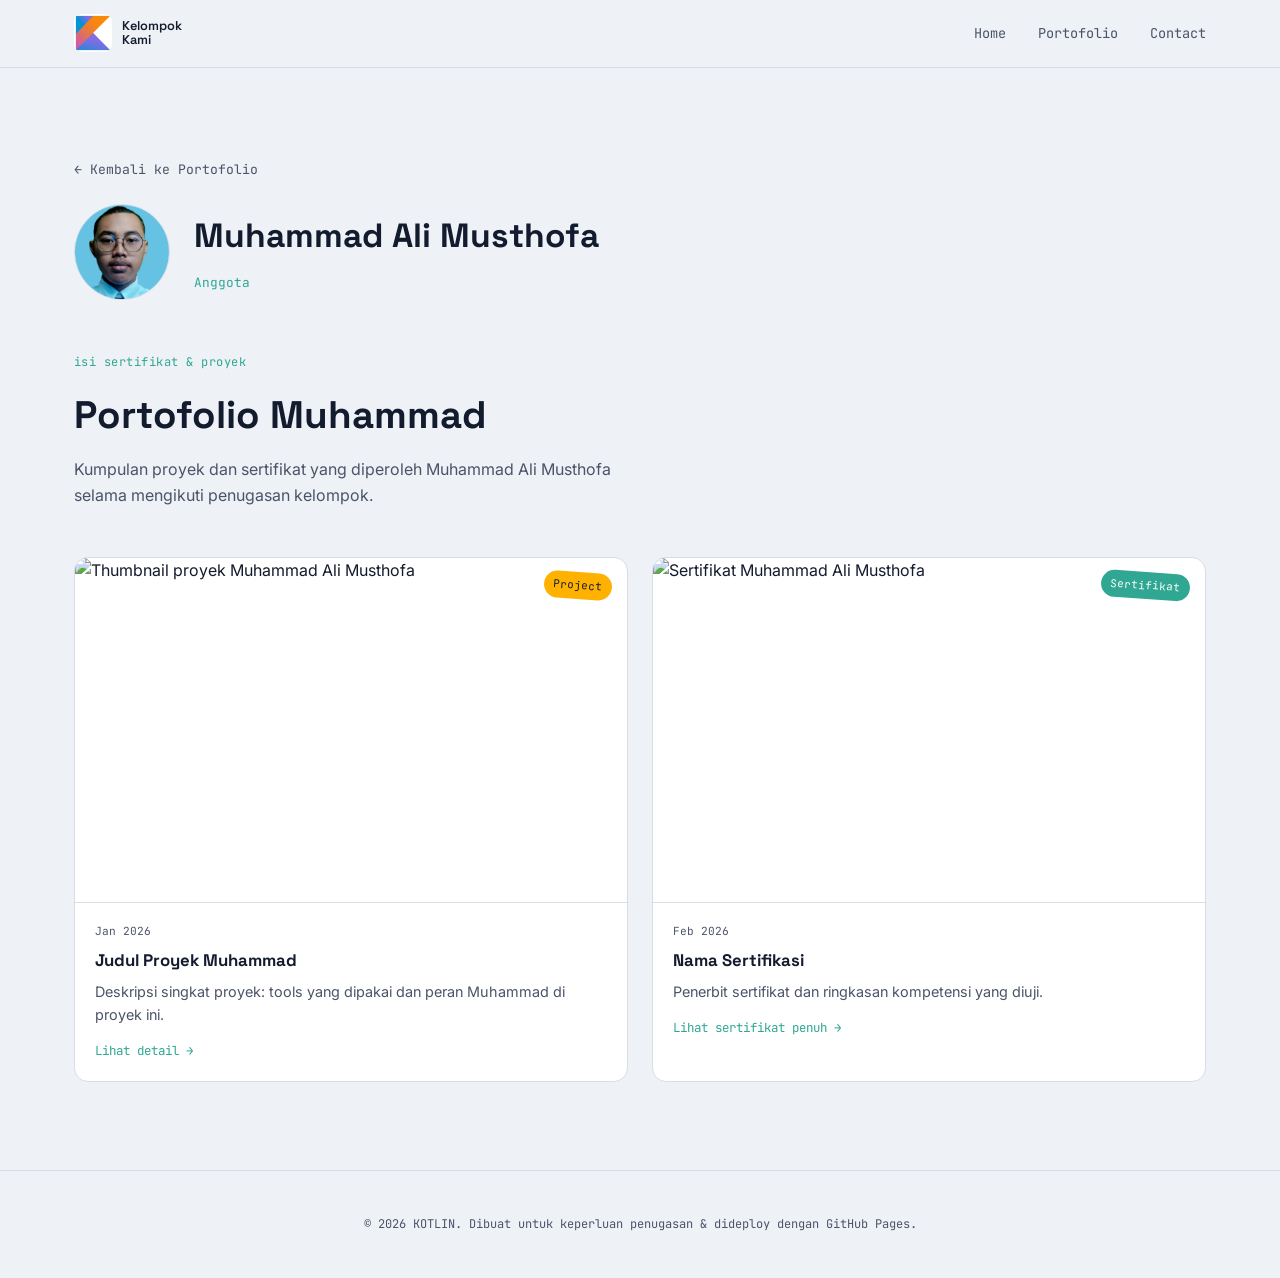
==== sertifikasi/ali.html @ db46c6e9 "Initial commit" ====
<!DOCTYPE html>
<html lang="id">
<head>
<meta charset="UTF-8">
<meta name="viewport" content="width=device-width, initial-scale=1.0">
<title>Muhammad Ali Musthofa — Portofolio &amp; Sertifikat | KOTLIN</title>

<link rel="preconnect" href="https://fonts.googleapis.com">
<link rel="preconnect" href="https://fonts.gstatic.com" crossorigin>
<link href="https://fonts.googleapis.com/css2?family=Space+Grotesk:wght@500;600;700&family=Inter:wght@400;500;600&family=JetBrains+Mono:wght@400;500&display=swap" rel="stylesheet">

<link rel="stylesheet" href="../style.css">
</head>
<body>

<header class="navbar">
  <div class="navbar__inner">
    <a href="../index.html" class="logo">
      <span class="logo__mark">
        <img src="../asset/logo.jpg" alt="Logo">
      </span>
      <span class="logo__text">Kelompok<br>Kami</span>
    </a>

    <button class="navbar__toggle" id="navToggle" aria-label="Buka menu" aria-expanded="false">
      <span></span><span></span><span></span>
    </button>

    <nav class="navbar__menu" id="navMenu">
      <a href="../index.html#home" class="nav-link">Home</a>
      <a href="../index.html#portofolio" class="nav-link active">Portofolio</a>
      <a href="../index.html#contact" class="nav-link">Contact</a>
    </nav>
  </div>
</header>

<main>
  <section class="section">

    <a href="../index.html#portofolio" class="back-link">← Kembali ke Portofolio</a>

    <div class="member-hero">
      <div class="member-hero__avatar">
        <img src="../asset/foto.ali.jpg" alt="Foto Muhammad Ali Musthofa">
      </div>
      <div>
        <h1 class="member-hero__name">Muhammad Ali Musthofa</h1>
        <span class="member-hero__role">Anggota</span>
      </div>
    </div>

    <div class="section__header">
      <span class="eyebrow">Isi Sertifikat &amp; Proyek</span>
      <h2 class="section__title">Portofolio Muhammad</h2>
      <p class="section__desc">Kumpulan proyek dan sertifikat yang diperoleh Muhammad Ali Musthofa selama mengikuti penugasan kelompok.</p>
    </div>

    <div class="portfolio__grid">

      <article class="card">
        <span class="card__stamp">Project</span>
        <div class="card__thumb">
          <img src="https://placehold.co/400x260/EDEFF3/131B2E?text=Project+ali" alt="Thumbnail proyek Muhammad Ali Musthofa">
        </div>
        <div class="card__body">
          <span class="card__meta">Jan 2026</span>
          <h3 class="card__title">Judul Proyek Muhammad</h3>
          <p class="card__text">Deskripsi singkat proyek: tools yang dipakai dan peran Muhammad di proyek ini.</p>
          <a href="#" class="card__link">Lihat detail →</a>
        </div>
      </article>

      <article class="card">
        <span class="card__stamp card__stamp--cert">Sertifikat</span>
        <div class="card__thumb">
          <a href="../asset/sertifikat/ali-01.jpg" target="_blank" rel="noopener">
            <img src="https://placehold.co/400x260/EDEFF3/131B2E?text=Sertifikat+ali" alt="Sertifikat Muhammad Ali Musthofa">
          </a>
        </div>
        <div class="card__body">
          <span class="card__meta">Feb 2026</span>
          <h3 class="card__title">Nama Sertifikasi</h3>
          <p class="card__text">Penerbit sertifikat dan ringkasan kompetensi yang diuji.</p>
          <a href="../asset/sertifikat/ali-01.jpg" target="_blank" rel="noopener" class="card__link">Lihat sertifikat penuh →</a>
        </div>
      </article>

    </div>
  </section>
</main>

<footer class="footer">
  <p>© 2026 KOTLIN. Dibuat untuk keperluan penugasan &amp; dideploy dengan GitHub Pages.</p>
</footer>

<script src="../script.js"></script>
</body>
</html>
---- style.css ----
:root {
  --ink: #131B2E;
  --ink-soft: #4B5468;     
  --paper: #EEF1F6;        
  --paper-alt: #FFFFFF;
  --line: #D7DCE6;         
  --amber: #FFB100;        
  --teal: #2FA792;        
  --font-display: "Space Grotesk", sans-serif;
  --font-body: "Inter", sans-serif;
  --font-mono: "JetBrains Mono", monospace;
  --max-width: 1180px;
  --radius: 14px;
}

* { box-sizing: border-box; }

html { scroll-behavior: smooth; }

body {
  margin: 0;
  background: var(--paper);
  color: var(--ink);
  font-family: var(--font-body);
  line-height: 1.6;
  -webkit-font-smoothing: antialiased;
}

img { max-width: 100%; display: block; }

a { color: inherit; text-decoration: none; }

.eyebrow {
  display: inline-block;
  font-family: var(--font-mono);
  font-size: 0.75rem;
  letter-spacing: 0.04em;
  color: var(--teal);
  text-transform: lowercase;
  margin-bottom: 0.75rem;
}

.navbar {
  position: sticky;
  top: 0;
  z-index: 100;
  background: rgba(238, 241, 246, 0.85);
  backdrop-filter: blur(8px);
  border-bottom: 1px solid var(--line);
}

.navbar__inner {
  max-width: var(--max-width);
  margin: 0 auto;
  padding: 0.9rem 1.5rem;
  display: flex;
  align-items: center;
  justify-content: space-between;
}

.logo {
  display: flex;
  align-items: center;
  gap: 0.6rem;
}

.logo__mark {
  display: grid;
  place-items: center;
  width: 38px;
  height: 38px;
  border-radius: 8px;
  background: var(--ink);
  color: var(--paper);
  font-family: var(--font-mono);
  font-size: 0.8rem;
  font-weight: 500;
  overflow: hidden;
}

.logo__mark img {
  width: 100%;
  height: 100%;
  object-fit: cover;
}

.logo__text {
  font-family: var(--font-display);
  font-weight: 600;
  font-size: 0.8rem;
  line-height: 1.15;
  color: var(--ink);
}

.navbar__menu {
  display: flex;
  align-items: center;
  gap: 2rem;
}

.nav-link {
  font-family: var(--font-mono);
  font-size: 0.85rem;
  color: var(--ink-soft);
  position: relative;
  padding: 0.25rem 0;
  transition: color 0.2s ease;
}

.nav-link:hover,
.nav-link.active {
  color: var(--ink);
}

.nav-link.active::after {
  content: "";
  position: absolute;
  left: 0;
  bottom: -4px;
  width: 100%;
  height: 2px;
  background: var(--amber);
}

.navbar__toggle {
  display: none;
  flex-direction: column;
  justify-content: center;
  gap: 5px;
  width: 34px;
  height: 34px;
  background: none;
  border: none;
  cursor: pointer;
}

.navbar__toggle span {
  width: 100%;
  height: 2px;
  background: var(--ink);
  border-radius: 2px;
  transition: transform 0.25s ease, opacity 0.25s ease;
}

.section {
  max-width: var(--max-width);
  margin: 0 auto;
  padding: 5.5rem 1.5rem;
}

.section__header {
  max-width: 560px;
  margin-bottom: 3rem;
}

.section__title {
  font-family: var(--font-display);
  font-size: clamp(1.8rem, 3vw, 2.4rem);
  margin: 0 0 0.75rem;
}

.section__desc {
  color: var(--ink-soft);
  margin: 0;
}

.btn {
  display: inline-block;
  margin-top: 2rem;
  padding: 0.85rem 1.6rem;
  background: var(--ink);
  color: var(--paper);
  font-family: var(--font-mono);
  font-size: 0.85rem;
  border-radius: 999px;
  transition: transform 0.2s ease, background 0.2s ease;
}

.btn:hover {
  background: var(--teal);
  transform: translateY(-2px);
}

.btn--ghost {
  background: transparent;
  color: var(--ink);
  border: 1px solid var(--line);
}

.btn--ghost:hover {
  background: var(--ink);
  color: var(--paper);
}

.hero {
  padding-top: 4rem;
}

.hero__inner {
  display: flex;
  justify-content: space-between;
  align-items: center;
  gap: 3rem;
}

.hero__content {
  flex: 1 1 480px;
  max-width: 560px;
}

.hero__title {
  font-family: var(--font-display);
  font-size: clamp(2.2rem, 5vw, 3.4rem);
  line-height: 1.1;
  margin: 0 0 1.25rem;
}

.hero__title .accent {
  color: var(--teal);
}

.hero__desc {
  color: var(--ink-soft);
  max-width: 480px;
}

.hero__members {
  list-style: none;
  margin: 2rem 0 0;
  padding: 1.25rem 0 0;
  border-top: 1px solid var(--line);
  display: flex;
  flex-wrap: wrap;
  gap: 1.5rem 2.25rem;
}

.hero__members li {
  display: flex;
  flex-direction: column;
  gap: 0.15rem;
}

.hero__members-name {
  font-weight: 600;
  font-size: 0.95rem;
}

.hero__members-role {
  font-family: var(--font-mono);
  font-size: 0.75rem;
  color: var(--ink-soft);
}

.hero__media {
  flex: 0 1 380px;
  display: flex;
  justify-content: flex-end;
}

.hero__photo-frame {
  position: relative;
  border-radius: var(--radius);
  overflow: hidden;
  border: 1px solid var(--line);
  box-shadow: 0 24px 48px -24px rgba(19, 27, 46, 0.35);
}

.hero__photo {
  width: 100%;
  height: 100%;
  object-fit: cover;
}

.hero__photo-tag {
  position: absolute;
  left: 0.9rem;
  bottom: 0.9rem;
  background: var(--paper-alt);
  color: var(--ink);
  font-family: var(--font-mono);
  font-size: 0.7rem;
  padding: 0.35rem 0.7rem;
  border-radius: 999px;
}

.portfolio__grid {
  display: flex;
  flex-direction: row;
  flex-wrap: wrap;
  gap: 1.5rem;
}

.member-card {
  flex: 1 1 220px;
  background: var(--paper-alt);
  border: 1px solid var(--line);
  border-radius: var(--radius);
  padding: 2rem 1.5rem;
  display: flex;
  flex-direction: column;
  align-items: center;
  text-align: center;
  gap: 0.35rem;
  cursor: pointer;
  transition: transform 0.2s ease, box-shadow 0.2s ease, border-color 0.2s ease;
}

.member-card:hover {
  transform: translateY(-4px);
  box-shadow: 0 20px 40px -24px rgba(19, 27, 46, 0.3);
  border-color: var(--teal);
}

.member-card__avatar {
  width: 84px;
  height: 84px;
  border-radius: 50%;
  overflow: hidden;
  background: var(--ink);
  margin-bottom: 0.75rem;
  border: 2px solid var(--paper);
  box-shadow: 0 0 0 1px var(--line);
}

.member-card__avatar img {
  width: 100%;
  height: 100%;
  object-fit: cover;
}

.member-card__avatar--initial {
  display: grid;
  place-items: center;
  color: var(--paper);
  font-family: var(--font-mono);
  font-size: 1.1rem;
}

.member-card__name {
  font-family: var(--font-display);
  font-size: 1.02rem;
  margin: 0;
}

.member-card__role {
  font-family: var(--font-mono);
  font-size: 0.72rem;
  color: var(--ink-soft);
}

.member-card__cta {
  margin-top: 0.75rem;
  font-family: var(--font-mono);
  font-size: 0.78rem;
  color: var(--teal);
}

.card {
  position: relative;
  flex: 1 1 260px;
  background: var(--paper-alt);
  border: 1px solid var(--line);
  border-radius: var(--radius);
  overflow: hidden;
  display: flex;
  flex-direction: column;
  transition: transform 0.2s ease, box-shadow 0.2s ease;
}

.card:hover {
  transform: translateY(-4px);
  box-shadow: 0 20px 40px -24px rgba(19, 27, 46, 0.3);
}

.card__stamp {
  position: absolute;
  top: 0.9rem;
  right: 0.9rem;
  z-index: 2;
  background: var(--amber);
  color: var(--ink);
  font-family: var(--font-mono);
  font-size: 0.68rem;
  padding: 0.3rem 0.6rem;
  border-radius: 999px;
  transform: rotate(4deg);
}

.card__stamp--cert {
  background: var(--teal);
  color: var(--paper-alt);
}

.card__thumb {
  aspect-ratio: 16 / 10;
  overflow: hidden;
  border-bottom: 1px solid var(--line);
}

.card__thumb img {
  width: 100%;
  height: 100%;
  object-fit: cover;
}

.card__thumb a {
  display: block;
  width: 100%;
  height: 100%;
}

.card__body {
  padding: 1.25rem;
  display: flex;
  flex-direction: column;
  gap: 0.4rem;
}

.card__meta {
  font-family: var(--font-mono);
  font-size: 0.7rem;
  color: var(--ink-soft);
}

.card__title {
  font-family: var(--font-display);
  font-size: 1.05rem;
  margin: 0;
}

.card__text {
  color: var(--ink-soft);
  font-size: 0.9rem;
  margin: 0;
}

.card__link {
  margin-top: 0.5rem;
  font-family: var(--font-mono);
  font-size: 0.78rem;
  color: var(--teal);
}

.member-hero {
  display: flex;
  align-items: center;
  gap: 1.5rem;
  margin-bottom: 3rem;
  flex-wrap: wrap;
}

.member-hero__avatar {
  width: 96px;
  height: 96px;
  border-radius: 50%;
  overflow: hidden;
  border: 1px solid var(--line);
  flex-shrink: 0;
}

.member-hero__avatar img {
  width: 100%;
  height: 100%;
  object-fit: cover;
}

.member-hero__name {
  font-family: var(--font-display);
  font-size: clamp(1.6rem, 3vw, 2.1rem);
  margin: 0 0 0.35rem;
}

.member-hero__role {
  font-family: var(--font-mono);
  font-size: 0.8rem;
  color: var(--teal);
}

.back-link {
  display: inline-flex;
  align-items: center;
  gap: 0.4rem;
  font-family: var(--font-mono);
  font-size: 0.82rem;
  color: var(--ink-soft);
  margin-bottom: 1.5rem;
}

.back-link:hover {
  color: var(--ink);
}

.cert-viewer {
  max-width: 900px;
  margin: 0 auto;
  padding: 3rem 1.5rem 5rem;
}

.cert-viewer__frame {
  border: 1px solid var(--line);
  border-radius: var(--radius);
  overflow: hidden;
  background: var(--paper-alt);
  box-shadow: 0 24px 48px -24px rgba(19, 27, 46, 0.25);
}

.cert-viewer__frame img {
  width: 100%;
  height: auto;
  display: block;
}

.cert-viewer__meta {
  margin-top: 1.5rem;
}

.cert-viewer__title {
  font-family: var(--font-display);
  font-size: 1.4rem;
  margin: 0 0 0.5rem;
}

.cert-viewer__desc {
  color: var(--ink-soft);
  margin: 0;
}

.contact__grid {
  display: flex;
  flex-direction: row;
  flex-wrap: wrap;
  gap: 1.5rem;
}

.contact-card {
  flex: 1 1 220px;
  background: var(--paper-alt);
  border: 1px solid var(--line);
  border-radius: var(--radius);
  padding: 1.75rem 1.5rem;
  text-align: center;
}

.contact-card__avatar {
  width: 56px;
  height: 56px;
  margin: 0 auto 1rem;
  border-radius: 50%;
  background: var(--ink);
  color: var(--paper);
  display: grid;
  place-items: center;
  font-family: var(--font-mono);
  font-size: 0.85rem;
}

.profile-img {
  width: 56px;
  height: 56px;
  object-fit: cover;
  border-radius: 50%;
}


.contact-card__name {
  font-family: var(--font-display);
  font-size: 1rem;
  margin: 0 0 1rem;
}

.contact-card__links {
  display: flex;
  flex-direction: column;
  gap: 0.5rem;
}

.contact-card__links a {
  font-family: var(--font-mono);
  font-size: 0.82rem;
  color: var(--ink-soft);
  border: 1px solid var(--line);
  border-radius: 999px;
  padding: 0.5rem 0.9rem;
  transition: background 0.2s ease, color 0.2s ease, border-color 0.2s ease;
}

.contact-card__links a:hover {
  background: var(--ink);
  border-color: var(--ink);
  color: var(--paper);
}

.footer {
  border-top: 1px solid var(--line);
  padding: 2rem 1.5rem;
  text-align: center;
  font-family: var(--font-mono);
  font-size: 0.75rem;
  color: var(--ink-soft);
}

@media (max-width: 860px) {

  .navbar__toggle {
    display: flex;
  }

  .navbar__menu {
    position: absolute;
    top: 100%;
    left: 0;
    right: 0;
    flex-direction: column;
    align-items: flex-start;
    gap: 0;
    background: var(--paper-alt);
    border-bottom: 1px solid var(--line);
    max-height: 0;
    overflow: hidden;
    transition: max-height 0.3s ease;
  }

  .navbar__menu.is-open {
    max-height: 240px;
  }

  .navbar__menu .nav-link {
    width: 100%;
    padding: 1rem 1.5rem;
    border-bottom: 1px solid var(--line);
  }

  .hero__inner {
    flex-direction: column;
    align-items: stretch;
  }

  .hero__media {
    justify-content: center;
    order: -1;
  }

  .hero__photo-frame {
    max-width: 320px;
    margin: 0 auto;
  }

  .portfolio__grid,
  .contact__grid {
    flex-direction: column;
  }

  .member-hero {
    flex-direction: column;
    text-align: center;
  }
}
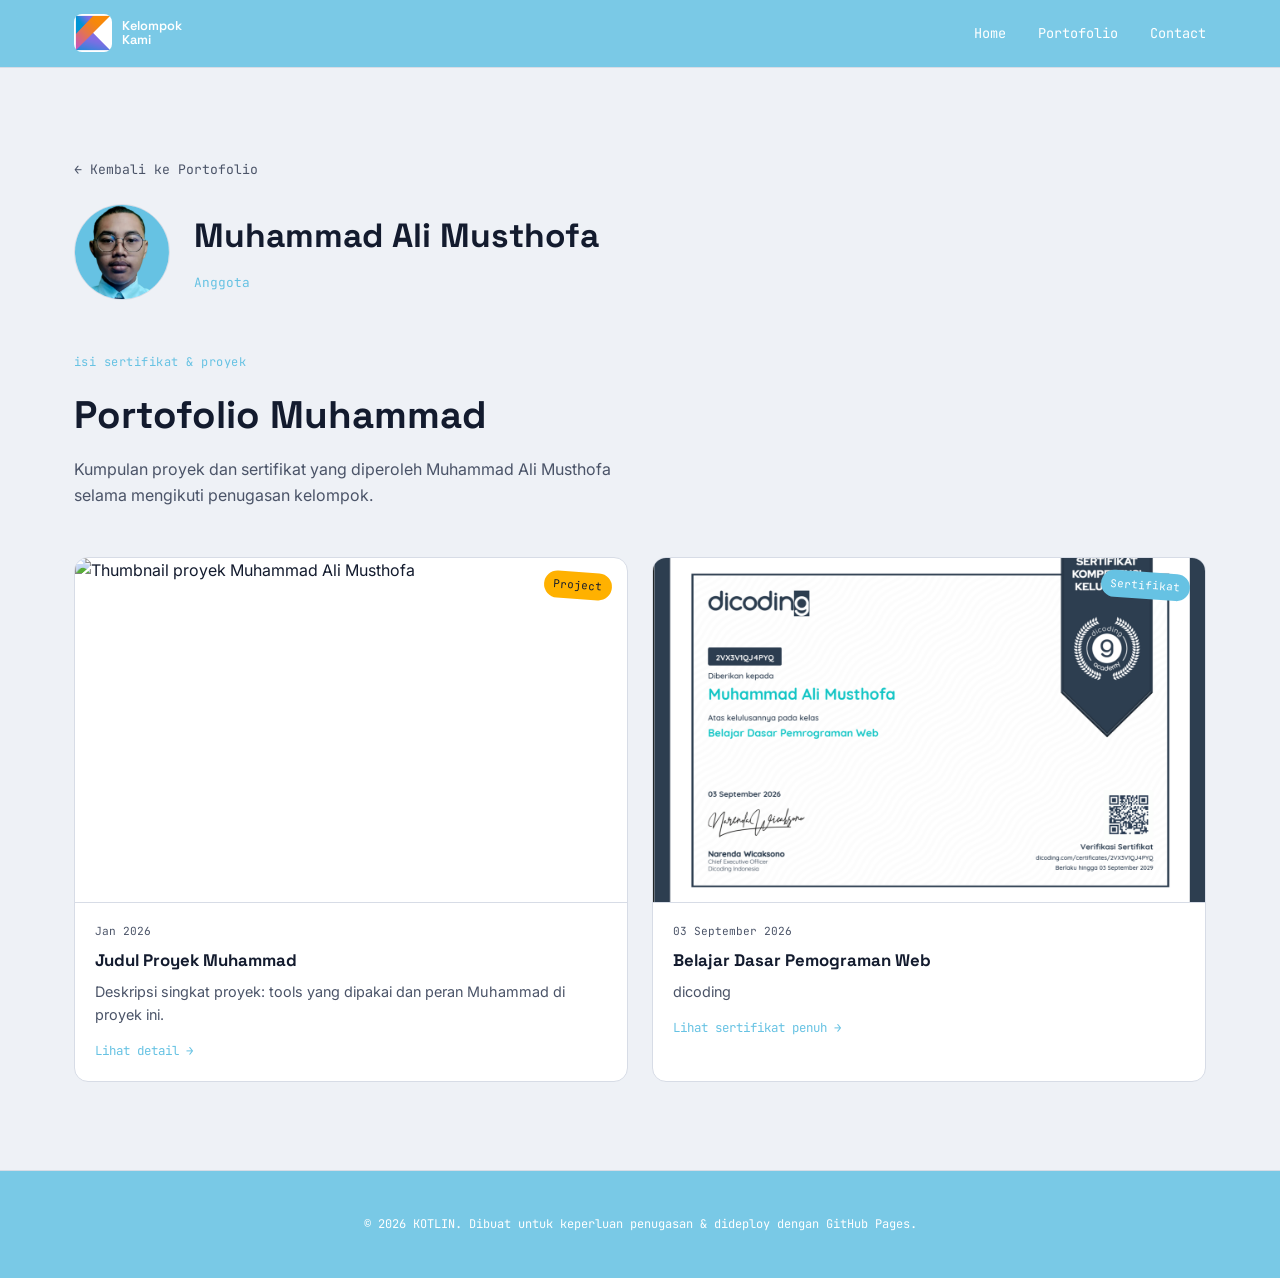
==== commit 03688bf9: "new file:   asset/sertifikat/sertifikat(1)-ali.jpg new file:   asset/sertifikat/sertifikat(2)-dewa.j" ====
--- a/sertifikasi/ali.html
+++ b/sertifikasi/ali.html
@@ -73,15 +73,15 @@
       <article class="card">
         <span class="card__stamp card__stamp--cert">Sertifikat</span>
         <div class="card__thumb">
-          <a href="../asset/sertifikat/ali-01.jpg" target="_blank" rel="noopener">
-            <img src="https://placehold.co/400x260/EDEFF3/131B2E?text=Sertifikat+ali" alt="Sertifikat Muhammad Ali Musthofa">
+          <a href="/asset/sertifikat/sertifikat(1)-ali.jpg" target="_blank" rel="noopener">
+            <img src="/asset/sertifikat/sertifikat(1)-ali.jpg" alt="Sertifikat Muhammad Ali Musthofa">
           </a>
         </div>
         <div class="card__body">
-          <span class="card__meta">Feb 2026</span>
-          <h3 class="card__title">Nama Sertifikasi</h3>
-          <p class="card__text">Penerbit sertifikat dan ringkasan kompetensi yang diuji.</p>
-          <a href="../asset/sertifikat/ali-01.jpg" target="_blank" rel="noopener" class="card__link">Lihat sertifikat penuh →</a>
+          <span class="card__meta">03 September 2026</span>
+          <h3 class="card__title">Belajar Dasar Pemograman Web</h3>
+          <p class="card__text">dicoding</p>
+          <a href="https://www.dicoding.com/certificates/2VX3V1QJ4PYQ" target="_blank" rel="noopener" class="card__link">Lihat sertifikat penuh →</a>
         </div>
       </article>
 
--- a/style.css
+++ b/style.css
@@ -35,7 +35,7 @@
   font-family: var(--font-mono);
   font-size: 0.75rem;
   letter-spacing: 0.04em;
-  color: var(--teal);
+  color: rgb(102, 194, 227);
   text-transform: lowercase;
   margin-bottom: 0.75rem;
 }
@@ -44,7 +44,7 @@
   position: sticky;
   top: 0;
   z-index: 100;
-  background: rgba(238, 241, 246, 0.85);
+  background: rgba(102, 194, 227, 0.85);
   backdrop-filter: blur(8px);
   border-bottom: 1px solid var(--line);
 }
@@ -89,7 +89,7 @@
   font-weight: 600;
   font-size: 0.8rem;
   line-height: 1.15;
-  color: var(--ink);
+  color: var(--paper-alt);
 }
 
 .navbar__menu {
@@ -101,15 +101,18 @@
 .nav-link {
   font-family: var(--font-mono);
   font-size: 0.85rem;
-  color: var(--ink-soft);
+  color: var(--paper-alt);
   position: relative;
   padding: 0.25rem 0;
   transition: color 0.2s ease;
 }
 
-.nav-link:hover,
+.nav-link:hover {
+  color: var(--ink);
+  text-decoration: bold;
+}
 .nav-link.active {
-  color: var(--ink);
+  color: var(--paper-alt);
 }
 
 .nav-link.active::after {
@@ -119,7 +122,7 @@
   bottom: -4px;
   width: 100%;
   height: 2px;
-  background: var(--amber);
+  background: var(--paper-alt);
 }
 
 .navbar__toggle {
@@ -177,7 +180,7 @@
 }
 
 .btn:hover {
-  background: var(--teal);
+  background: #66C2E3;
   transform: translateY(-2px);
 }
 
@@ -216,7 +219,7 @@
 }
 
 .hero__title .accent {
-  color: var(--teal);
+  color: #66C2E3;
 }
 
 .hero__desc {
@@ -255,6 +258,15 @@
   flex: 0 1 380px;
   display: flex;
   justify-content: flex-end;
+  border: 2px solid var(--line);
+  border-radius: var(--radius);
+}
+
+.hero__media:hover {
+  border-color: #66C2E3;
+  transform: translateY(-6px);
+  box-shadow: 0 20px 40px -24px rgba(16, 21, 31, 0.986);
+  transition: transform 0.4s ease, box-shadow 0.4s ease, border-color 0.4s ease;
 }
 
 .hero__photo-frame {
@@ -263,6 +275,8 @@
   overflow: hidden;
   border: 1px solid var(--line);
   box-shadow: 0 24px 48px -24px rgba(19, 27, 46, 0.35);
+  width: 500px;
+  aspect-ratio: 3 / 2;
 }
 
 .hero__photo {
@@ -308,7 +322,7 @@
 .member-card:hover {
   transform: translateY(-4px);
   box-shadow: 0 20px 40px -24px rgba(19, 27, 46, 0.3);
-  border-color: var(--teal);
+  border-color: #66C2E3;
 }
 
 .member-card__avatar {
@@ -352,7 +366,7 @@
   margin-top: 0.75rem;
   font-family: var(--font-mono);
   font-size: 0.78rem;
-  color: var(--teal);
+  color: #66C2E3;
 }
 
 .card {
@@ -387,7 +401,7 @@
 }
 
 .card__stamp--cert {
-  background: var(--teal);
+  background: #66C2E3;
   color: var(--paper-alt);
 }
 
@@ -438,7 +452,7 @@
   margin-top: 0.5rem;
   font-family: var(--font-mono);
   font-size: 0.78rem;
-  color: var(--teal);
+  color: #66C2E3;
 }
 
 .member-hero {
@@ -473,7 +487,7 @@
 .member-hero__role {
   font-family: var(--font-mono);
   font-size: 0.8rem;
-  color: var(--teal);
+  color: #66C2E3;
 }
 
 .back-link {
@@ -596,7 +610,8 @@
   text-align: center;
   font-family: var(--font-mono);
   font-size: 0.75rem;
-  color: var(--ink-soft);
+  color: var(--paper-alt);
+  background: rgba(102, 194, 227, 0.85);
 }
 
 @media (max-width: 860px) {
@@ -641,8 +656,8 @@
   }
 
   .hero__photo-frame {
-    max-width: 320px;
-    margin: 0 auto;
+    width: 500px;
+    aspect-ratio: 3 / 2;
   }
 
   .portfolio__grid,
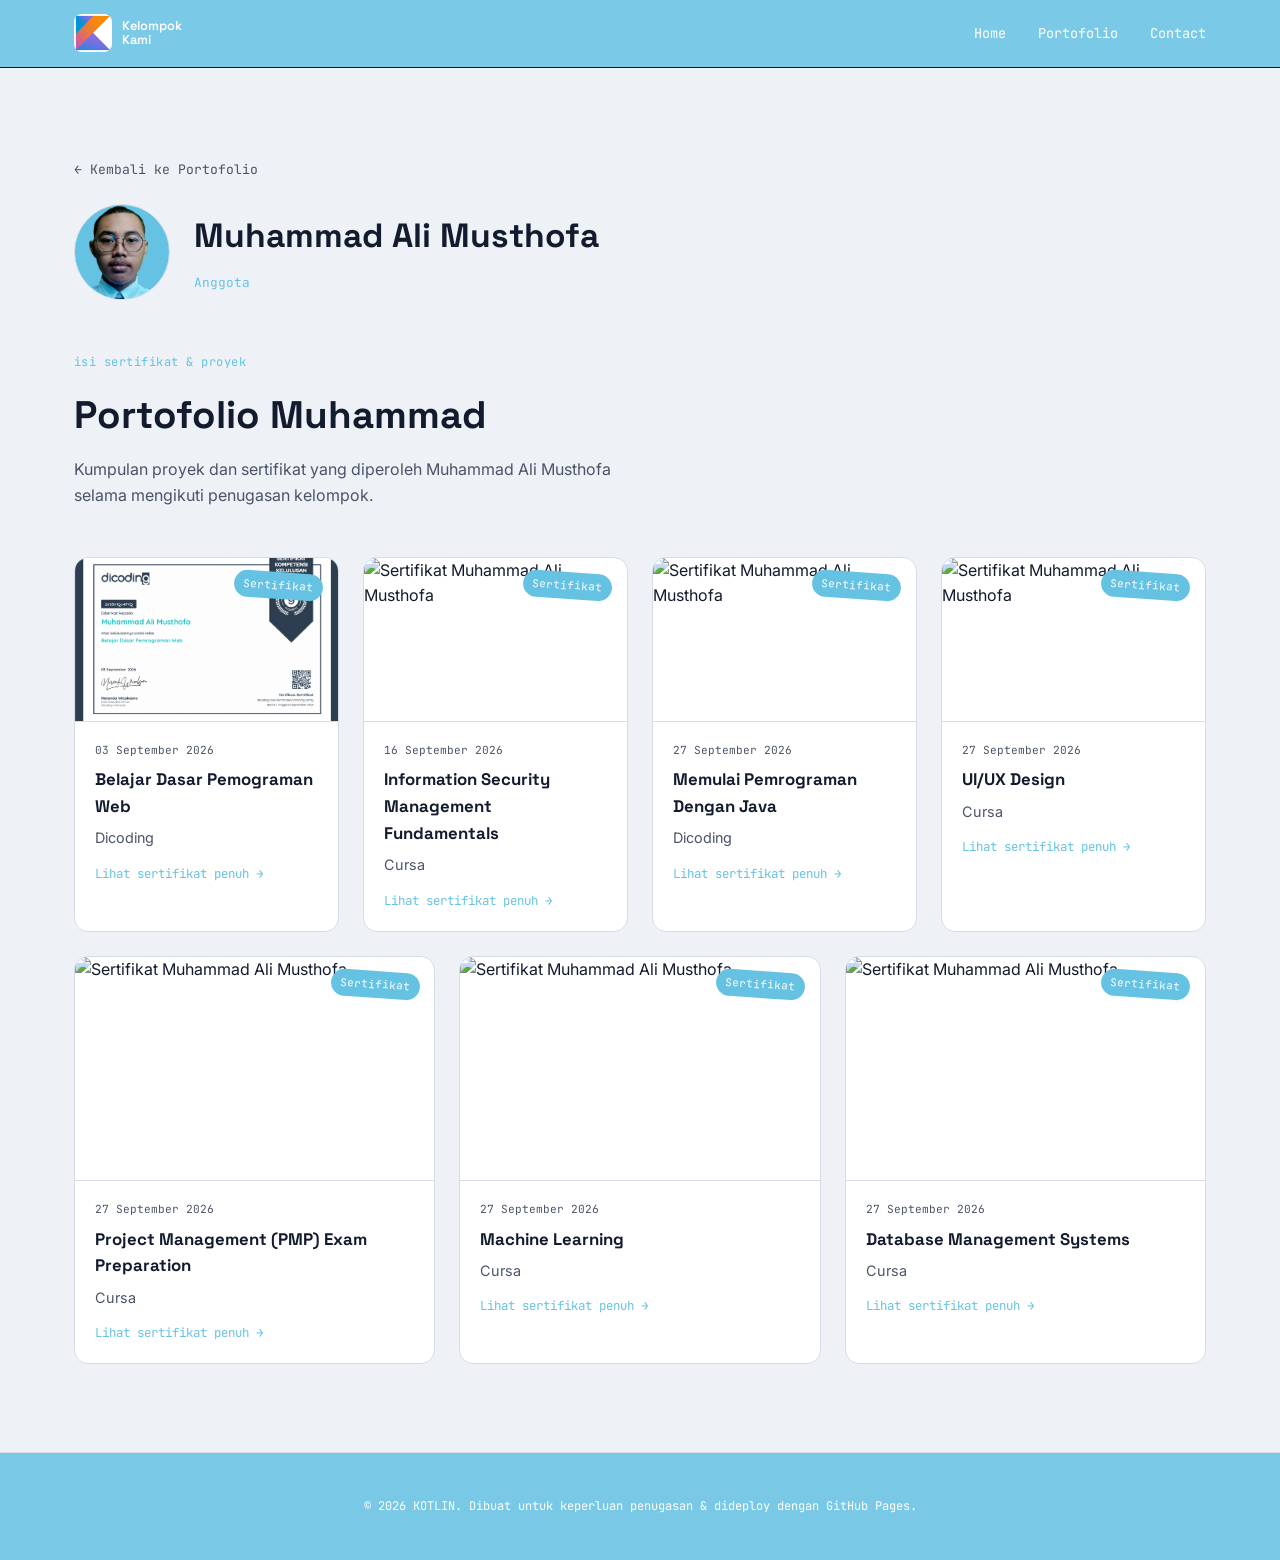
==== commit 94308514: "new file and modified" ====
--- a/sertifikasi/ali.html
+++ b/sertifikasi/ali.html
@@ -58,19 +58,6 @@
     <div class="portfolio__grid">
 
       <article class="card">
-        <span class="card__stamp">Project</span>
-        <div class="card__thumb">
-          <img src="https://placehold.co/400x260/EDEFF3/131B2E?text=Project+ali" alt="Thumbnail proyek Muhammad Ali Musthofa">
-        </div>
-        <div class="card__body">
-          <span class="card__meta">Jan 2026</span>
-          <h3 class="card__title">Judul Proyek Muhammad</h3>
-          <p class="card__text">Deskripsi singkat proyek: tools yang dipakai dan peran Muhammad di proyek ini.</p>
-          <a href="#" class="card__link">Lihat detail →</a>
-        </div>
-      </article>
-
-      <article class="card">
         <span class="card__stamp card__stamp--cert">Sertifikat</span>
         <div class="card__thumb">
           <a href="/asset/sertifikat/sertifikat(1)-ali.jpg" target="_blank" rel="noopener">
@@ -80,8 +67,98 @@
         <div class="card__body">
           <span class="card__meta">03 September 2026</span>
           <h3 class="card__title">Belajar Dasar Pemograman Web</h3>
-          <p class="card__text">dicoding</p>
+          <p class="card__text">Dicoding</p>
           <a href="https://www.dicoding.com/certificates/2VX3V1QJ4PYQ" target="_blank" rel="noopener" class="card__link">Lihat sertifikat penuh →</a>
+        </div>
+      </article>
+
+      <article class="card">
+        <span class="card__stamp card__stamp--cert">Sertifikat</span>
+        <div class="card__thumb">
+          <a href="/asset/sertifikat/sertifikat(2)-ali.jpg" target="_blank" rel="noopener">
+            <img src="/asset/sertifikat/sertifikat(2)-ali.jpg" alt="Sertifikat Muhammad Ali Musthofa">
+          </a>
+        </div>
+        <div class="card__body">
+          <span class="card__meta">16 September 2026</span>
+          <h3 class="card__title">Information Security Management Fundamentals</h3>
+          <p class="card__text">Cursa</p>
+          <a href="/asset/sertifikat/sertifikat(2)-ali.jpg" target="_blank" rel="noopener" class="card__link">Lihat sertifikat penuh →</a>
+        </div>
+      </article>
+
+      <article class="card">
+        <span class="card__stamp card__stamp--cert">Sertifikat</span>
+        <div class="card__thumb">
+          <a href="/asset/sertifikat/sertifikat(3)-ali.jpg" target="_blank" rel="noopener">
+            <img src="/asset/sertifikat/sertifikat(3)-ali.jpg" alt="Sertifikat Muhammad Ali Musthofa">
+          </a>
+        </div>
+        <div class="card__body">
+          <span class="card__meta">27 September 2026</span>
+          <h3 class="card__title">Memulai Pemrograman Dengan Java</h3>
+          <p class="card__text">Dicoding</p>
+          <a href="https://www.dicoding.com/certificates/81P2KV80QXOY" target="_blank" rel="noopener" class="card__link">Lihat sertifikat penuh →</a>
+        </div>
+      </article>
+
+      <article class="card">
+        <span class="card__stamp card__stamp--cert">Sertifikat</span>
+        <div class="card__thumb">
+          <a href="/asset/sertifikat/sertifikat(4)-ali.jpg" target="_blank" rel="noopener">
+            <img src="/asset/sertifikat/sertifikat(4)-ali.jpg" alt="Sertifikat Muhammad Ali Musthofa">
+          </a>
+        </div>
+        <div class="card__body">
+          <span class="card__meta">27 September 2026</span>
+          <h3 class="card__title">UI/UX Design</h3>
+          <p class="card__text">Cursa</p>
+          <a href="/asset/sertifikat/sertifikat(4)-ali.jpg" target="_blank" rel="noopener" class="card__link">Lihat sertifikat penuh →</a>
+        </div>
+      </article>
+
+      <article class="card">
+        <span class="card__stamp card__stamp--cert">Sertifikat</span>
+        <div class="card__thumb">
+          <a href="/asset/sertifikat/sertifikat(5)-ali.jpg" target="_blank" rel="noopener">
+            <img src="/asset/sertifikat/sertifikat(5)-ali.jpg" alt="Sertifikat Muhammad Ali Musthofa">
+          </a>
+        </div>
+        <div class="card__body">
+          <span class="card__meta">27 September 2026</span>
+          <h3 class="card__title">Project Management (PMP) Exam Preparation</h3>
+          <p class="card__text">Cursa</p>
+          <a href="/asset/sertifikat/sertifikat(5)-ali.jpg" target="_blank" rel="noopener" class="card__link">Lihat sertifikat penuh →</a>
+        </div>
+      </article>
+
+      <article class="card">
+        <span class="card__stamp card__stamp--cert">Sertifikat</span>
+        <div class="card__thumb">
+          <a href="/asset/sertifikat/sertifikat(6)-ali.jpg" target="_blank" rel="noopener">
+            <img src="/asset/sertifikat/sertifikat(6)-ali.jpg" alt="Sertifikat Muhammad Ali Musthofa">
+          </a>
+        </div>
+        <div class="card__body">
+          <span class="card__meta">27 September 2026</span>
+          <h3 class="card__title">Machine Learning</h3>
+          <p class="card__text">Cursa</p>
+          <a href="/asset/sertifikat/sertifikat(6)-ali.jpg" target="_blank" rel="noopener" class="card__link">Lihat sertifikat penuh →</a>
+        </div>
+      </article>
+
+      <article class="card">
+        <span class="card__stamp card__stamp--cert">Sertifikat</span>
+        <div class="card__thumb">
+          <a href="/asset/sertifikat/sertifikat(7)-ali.jpg" target="_blank" rel="noopener">
+            <img src="/asset/sertifikat/sertifikat(7)-ali.jpg" alt="Sertifikat Muhammad Ali Musthofa">
+          </a>
+        </div>
+        <div class="card__body">
+          <span class="card__meta">27 September 2026</span>
+          <h3 class="card__title">Database Management Systems</h3>
+          <p class="card__text">Cursa</p>
+          <a href="/asset/sertifikat/sertifikat(7)-ali.jpg" target="_blank" rel="noopener" class="card__link">Lihat sertifikat penuh →</a>
         </div>
       </article>
 
--- a/style.css
+++ b/style.css
@@ -46,7 +46,7 @@
   z-index: 100;
   background: rgba(102, 194, 227, 0.85);
   backdrop-filter: blur(8px);
-  border-bottom: 1px solid var(--line);
+  border-bottom: 1px solid #000080;
 }
 
 .navbar__inner {
@@ -255,7 +255,8 @@
 }
 
 .hero__media {
-  flex: 0 1 380px;
+  flex: 0 1 auto;
+  margin: 0 auto;
   display: flex;
   justify-content: flex-end;
   border: 2px solid var(--line);
@@ -275,7 +276,8 @@
   overflow: hidden;
   border: 1px solid var(--line);
   box-shadow: 0 24px 48px -24px rgba(19, 27, 46, 0.35);
-  width: 500px;
+  width: 100%;
+  max-width: 500px;
   aspect-ratio: 3 / 2;
 }
 
@@ -628,7 +630,7 @@
     flex-direction: column;
     align-items: flex-start;
     gap: 0;
-    background: var(--paper-alt);
+    background: rgba(102, 194, 227, 0.85);
     border-bottom: 1px solid var(--line);
     max-height: 0;
     overflow: hidden;
@@ -652,11 +654,13 @@
 
   .hero__media {
     justify-content: center;
+    width: 100%;
     order: -1;
   }
 
   .hero__photo-frame {
-    width: 500px;
+    width: 100%;
+    max-width: 500px;
     aspect-ratio: 3 / 2;
   }
 
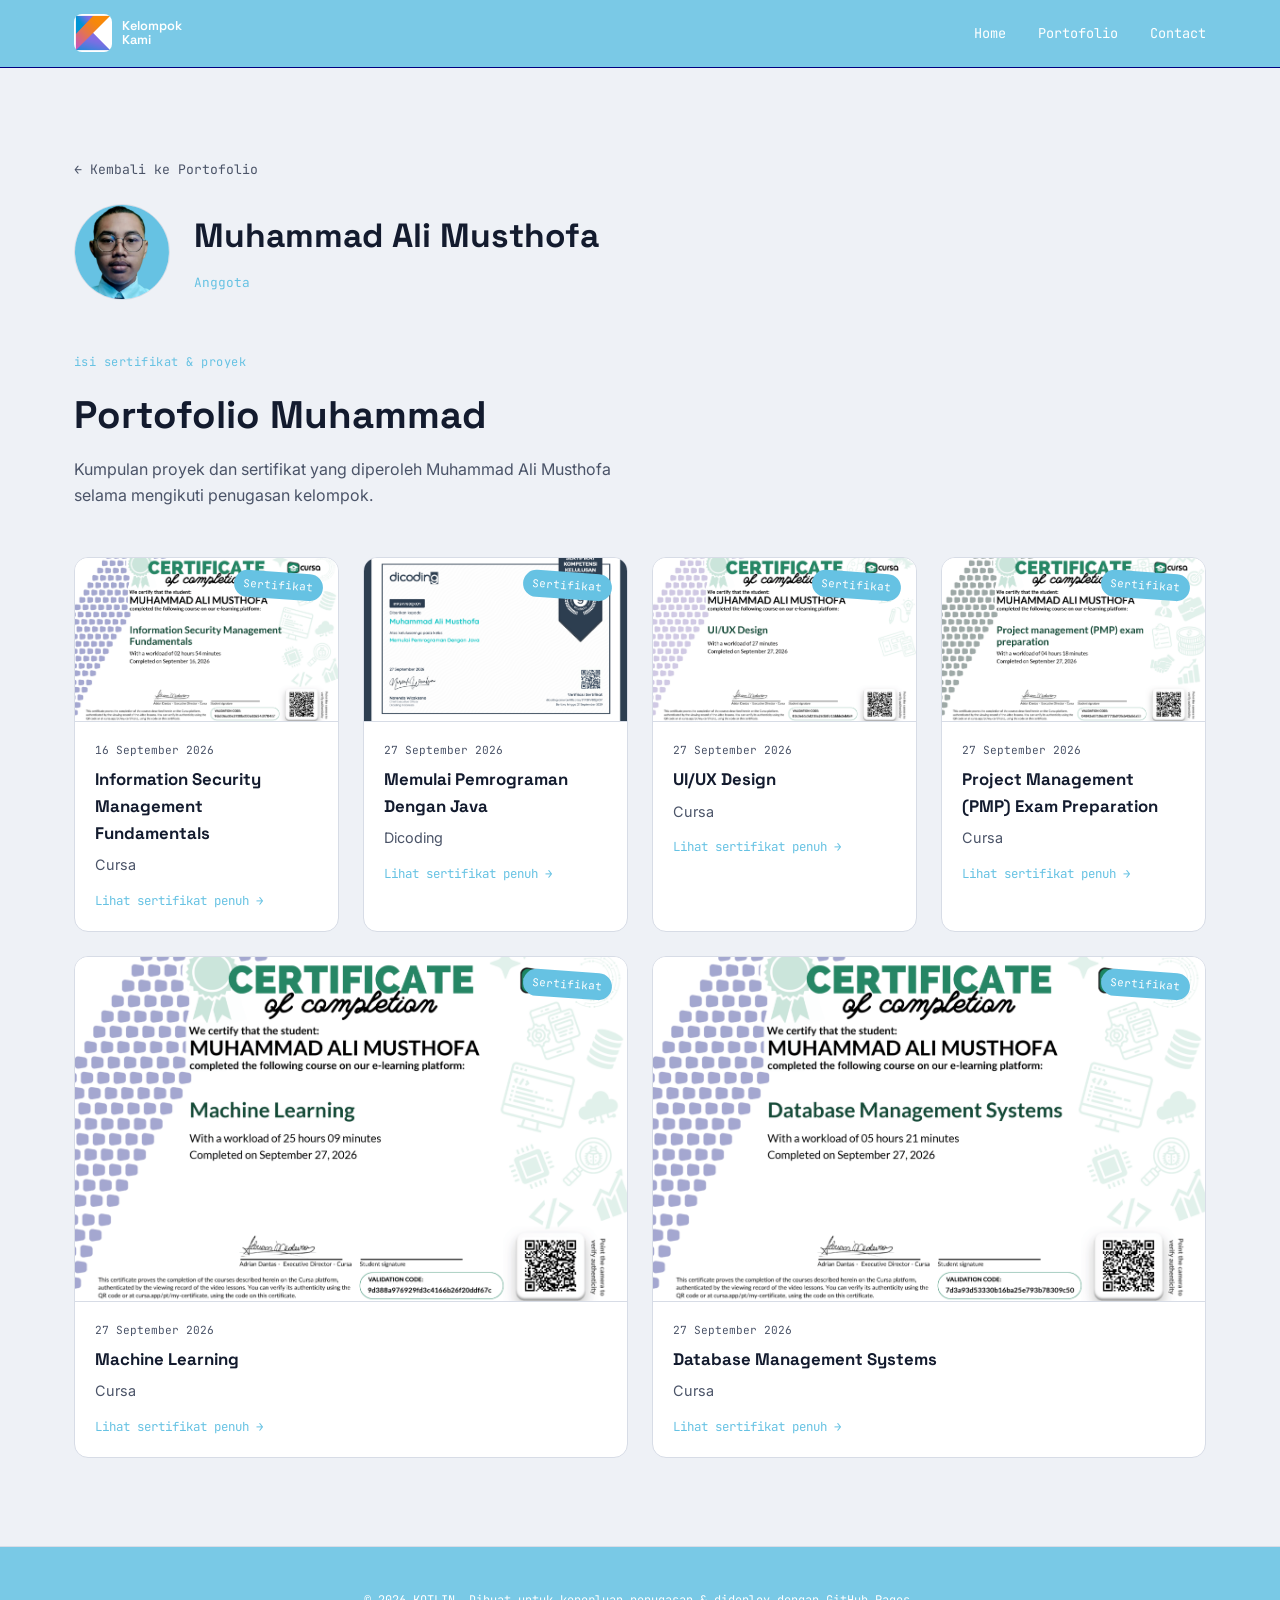
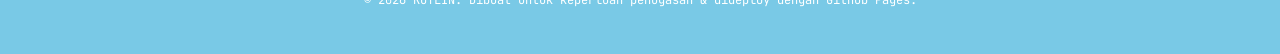
==== commit 63718b97: "modified, and new files" ====
--- a/sertifikasi/ali.html
+++ b/sertifikasi/ali.html
@@ -65,10 +65,10 @@
           </a>
         </div>
         <div class="card__body">
-          <span class="card__meta">03 September 2026</span>
-          <h3 class="card__title">Belajar Dasar Pemograman Web</h3>
-          <p class="card__text">Dicoding</p>
-          <a href="https://www.dicoding.com/certificates/2VX3V1QJ4PYQ" target="_blank" rel="noopener" class="card__link">Lihat sertifikat penuh →</a>
+          <span class="card__meta">16 September 2026</span>
+          <h3 class="card__title">Information Security Management Fundamentals</h3>
+          <p class="card__text">Cursa</p>
+          <a href="/asset/sertifikat/sertifikat(1)-ali.jpg" target="_blank" rel="noopener" class="card__link">Lihat sertifikat penuh →</a>
         </div>
       </article>
 
@@ -77,21 +77,6 @@
         <div class="card__thumb">
           <a href="/asset/sertifikat/sertifikat(2)-ali.jpg" target="_blank" rel="noopener">
             <img src="/asset/sertifikat/sertifikat(2)-ali.jpg" alt="Sertifikat Muhammad Ali Musthofa">
-          </a>
-        </div>
-        <div class="card__body">
-          <span class="card__meta">16 September 2026</span>
-          <h3 class="card__title">Information Security Management Fundamentals</h3>
-          <p class="card__text">Cursa</p>
-          <a href="/asset/sertifikat/sertifikat(2)-ali.jpg" target="_blank" rel="noopener" class="card__link">Lihat sertifikat penuh →</a>
-        </div>
-      </article>
-
-      <article class="card">
-        <span class="card__stamp card__stamp--cert">Sertifikat</span>
-        <div class="card__thumb">
-          <a href="/asset/sertifikat/sertifikat(3)-ali.jpg" target="_blank" rel="noopener">
-            <img src="/asset/sertifikat/sertifikat(3)-ali.jpg" alt="Sertifikat Muhammad Ali Musthofa">
           </a>
         </div>
         <div class="card__body">
@@ -105,13 +90,28 @@
       <article class="card">
         <span class="card__stamp card__stamp--cert">Sertifikat</span>
         <div class="card__thumb">
+          <a href="/asset/sertifikat/sertifikat(3)-ali.jpg" target="_blank" rel="noopener">
+            <img src="/asset/sertifikat/sertifikat(3)-ali.jpg" alt="Sertifikat Muhammad Ali Musthofa">
+          </a>
+        </div>
+        <div class="card__body">
+          <span class="card__meta">27 September 2026</span>
+          <h3 class="card__title">UI/UX Design</h3>
+          <p class="card__text">Cursa</p>
+          <a href="/asset/sertifikat/sertifikat(3)-ali.jpg" target="_blank" rel="noopener" class="card__link">Lihat sertifikat penuh →</a>
+        </div>
+      </article>
+
+      <article class="card">
+        <span class="card__stamp card__stamp--cert">Sertifikat</span>
+        <div class="card__thumb">
           <a href="/asset/sertifikat/sertifikat(4)-ali.jpg" target="_blank" rel="noopener">
             <img src="/asset/sertifikat/sertifikat(4)-ali.jpg" alt="Sertifikat Muhammad Ali Musthofa">
           </a>
         </div>
         <div class="card__body">
           <span class="card__meta">27 September 2026</span>
-          <h3 class="card__title">UI/UX Design</h3>
+          <h3 class="card__title">Project Management (PMP) Exam Preparation</h3>
           <p class="card__text">Cursa</p>
           <a href="/asset/sertifikat/sertifikat(4)-ali.jpg" target="_blank" rel="noopener" class="card__link">Lihat sertifikat penuh →</a>
         </div>
@@ -126,7 +126,7 @@
         </div>
         <div class="card__body">
           <span class="card__meta">27 September 2026</span>
-          <h3 class="card__title">Project Management (PMP) Exam Preparation</h3>
+          <h3 class="card__title">Machine Learning</h3>
           <p class="card__text">Cursa</p>
           <a href="/asset/sertifikat/sertifikat(5)-ali.jpg" target="_blank" rel="noopener" class="card__link">Lihat sertifikat penuh →</a>
         </div>
@@ -141,24 +141,9 @@
         </div>
         <div class="card__body">
           <span class="card__meta">27 September 2026</span>
-          <h3 class="card__title">Machine Learning</h3>
+          <h3 class="card__title">Database Management Systems</h3>
           <p class="card__text">Cursa</p>
           <a href="/asset/sertifikat/sertifikat(6)-ali.jpg" target="_blank" rel="noopener" class="card__link">Lihat sertifikat penuh →</a>
-        </div>
-      </article>
-
-      <article class="card">
-        <span class="card__stamp card__stamp--cert">Sertifikat</span>
-        <div class="card__thumb">
-          <a href="/asset/sertifikat/sertifikat(7)-ali.jpg" target="_blank" rel="noopener">
-            <img src="/asset/sertifikat/sertifikat(7)-ali.jpg" alt="Sertifikat Muhammad Ali Musthofa">
-          </a>
-        </div>
-        <div class="card__body">
-          <span class="card__meta">27 September 2026</span>
-          <h3 class="card__title">Database Management Systems</h3>
-          <p class="card__text">Cursa</p>
-          <a href="/asset/sertifikat/sertifikat(7)-ali.jpg" target="_blank" rel="noopener" class="card__link">Lihat sertifikat penuh →</a>
         </div>
       </article>
 
